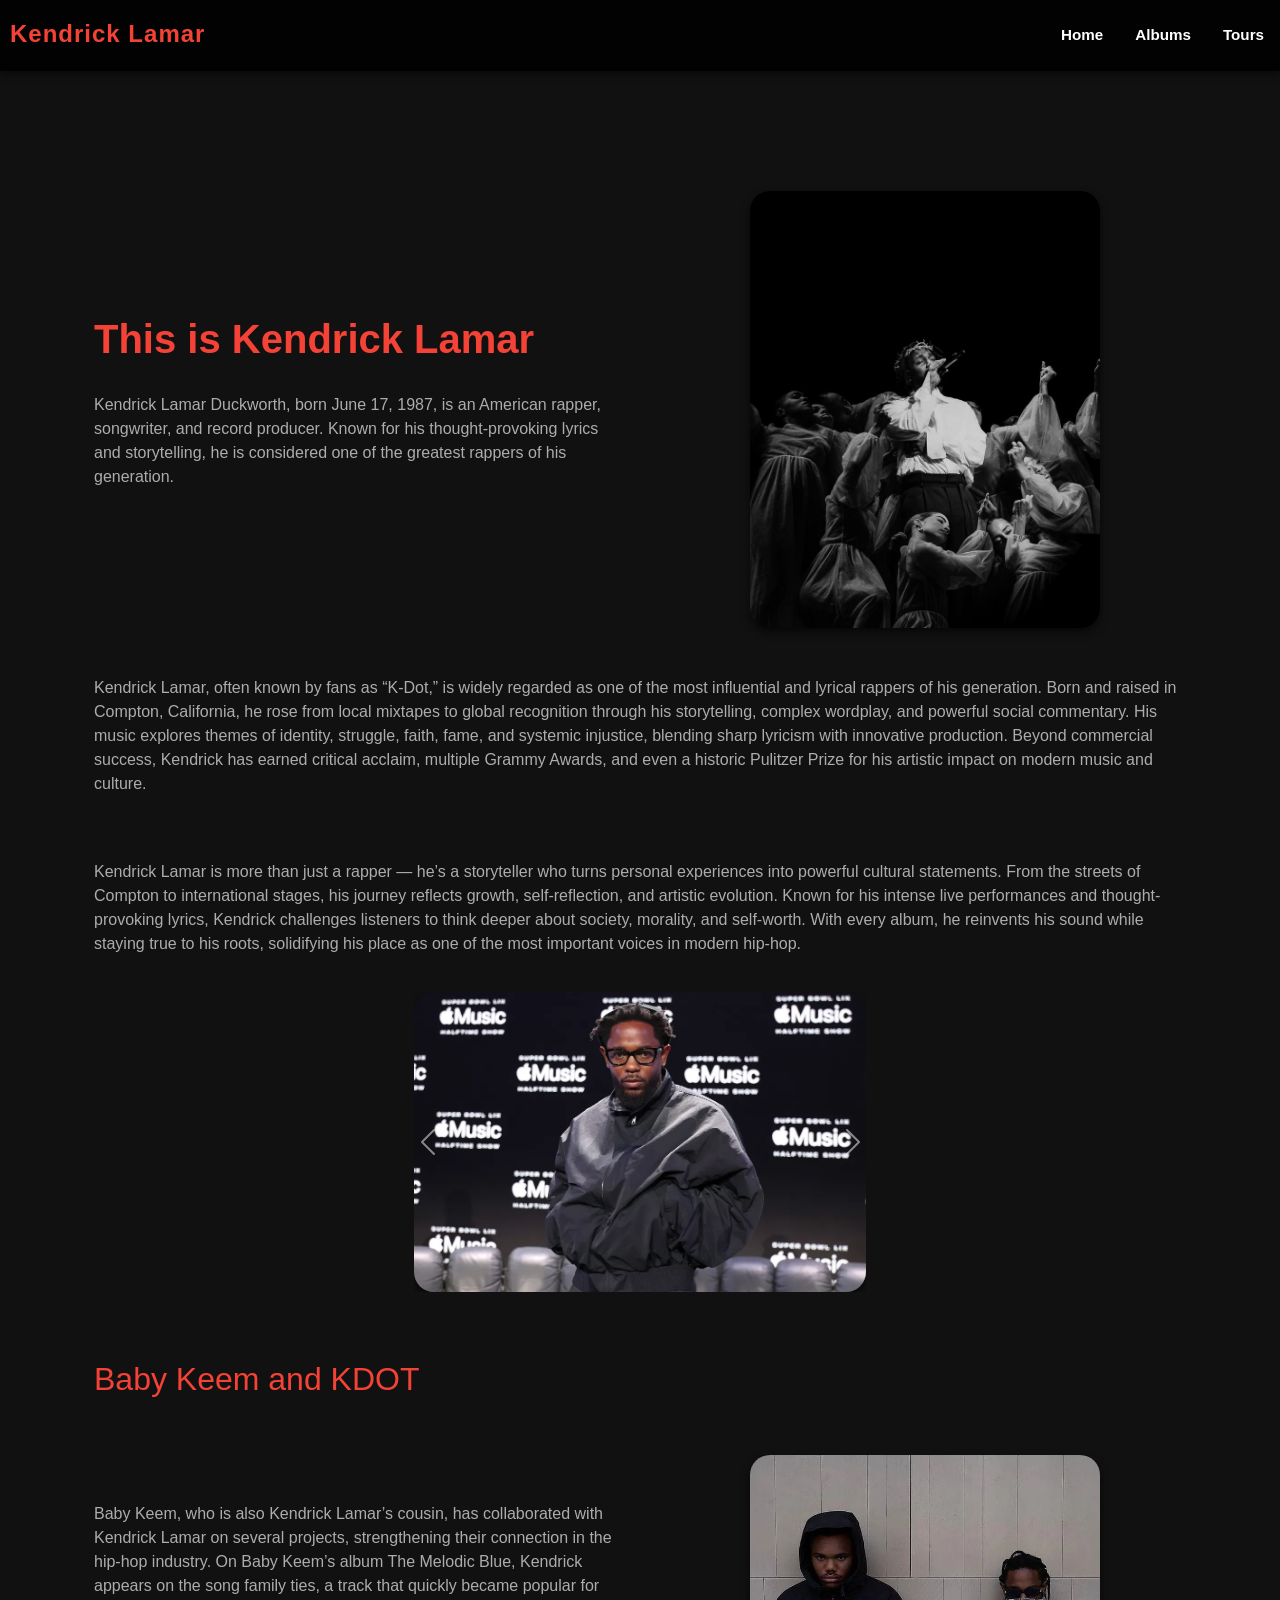
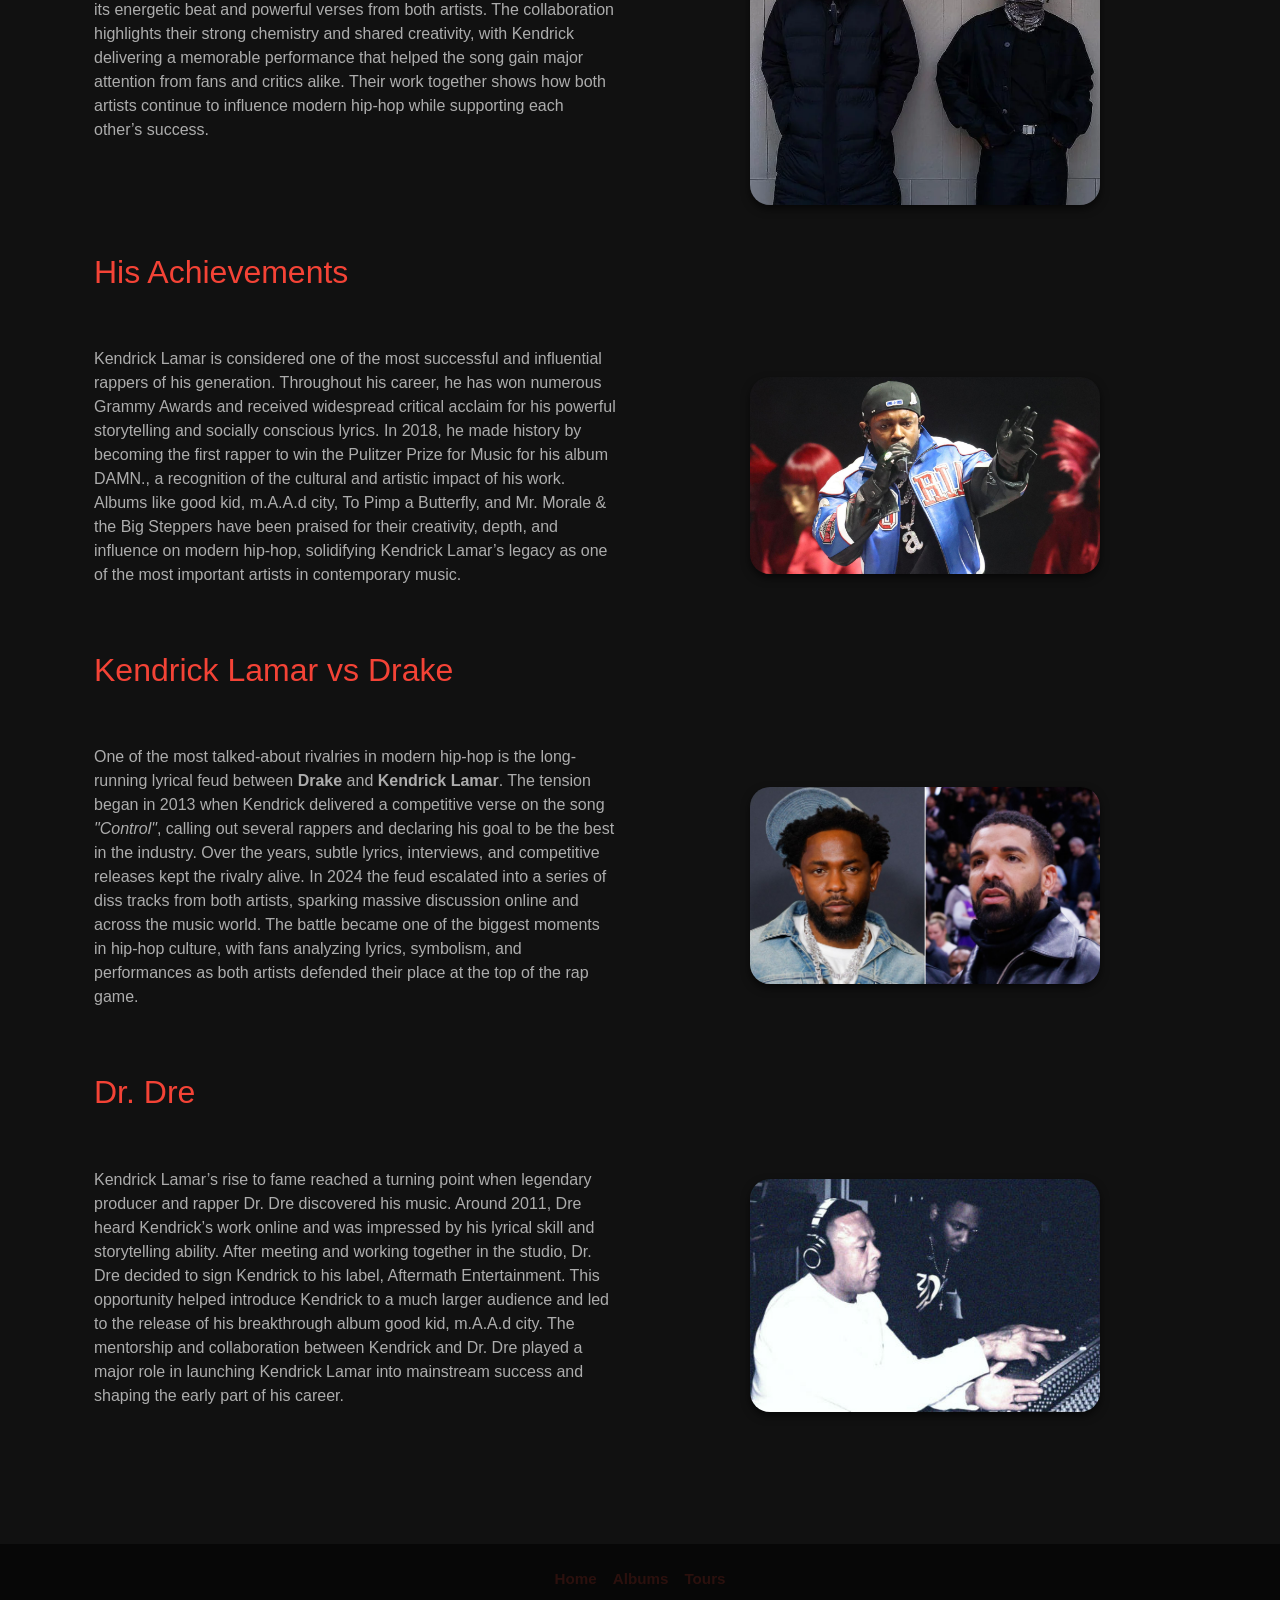
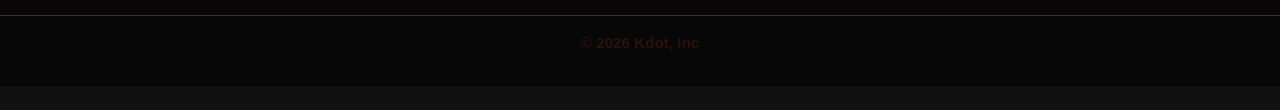
==== index.html @ c659d058 "Add files via upload" ====
<!DOCTYPE html>
<html lang="en">

<head>
    <meta charset="UTF-8">
    <meta name="viewport" content="width=device-width, initial-scale=1.0">
    <link href="https://cdn.jsdelivr.net/npm/bootstrap@5.3.8/dist/css/bootstrap.min.css" rel="stylesheet"
        integrity="sha384-sRIl4kxILFvY47J16cr9ZwB07vP4J8+LH7qKQnuqkuIAvNWLzeN8tE5YBujZqJLB" crossorigin="anonymous">
    <link rel="stylesheet" href="style.css">
    <title>Home</title>
</head>

<body>
    <div class="nav-container">
        <header class="d-flex flex-wrap justify-content-center py-3 mb-4"> <a
                class="align-items-center mb-3 mb-md-0 me-md-auto link-body-emphasis text-decoration-none">
                <span class="logo">Kendrick Lamar</span> </a>
            <ul class="nav nav-pills">
                <li class="nav-item"><a href="index.html" class="nav-link">Home</a></li>
                <li class="nav-item"><a href="albums.html" class="nav-link">Albums</a></li>
                <li class="nav-item"><a href="tours.html" class="nav-link">Tours</a></li>
            </ul>
        </header>
    </div>

    <div class="container col-xxl-8 px-4 py-5">
        <div class="row flex-lg-row-reverse align-items-center g-5 py-5">
            <div class="col-100% col-sm-8 col-lg-6"> <img src="KDOT.png.jfif" class="d-block mx-lg-auto img-fluid"
                    alt="KDOT" width="700" height="500" loading="lazy"> </div>
            <div class="col-lg-6">
                <h1 class="fw-bold" style="text-align: start; margin-bottom: 30px;">This is Kendrick Lamar</h1>
                <p>Kendrick Lamar Duckworth, born June 17, 1987, is an American rapper, songwriter, and record producer.
                    Known
                    for his thought-provoking lyrics and storytelling, he is considered one of the greatest rappers of
                    his
                    generation.</p>
            </div>

            <p>Kendrick Lamar, often known by fans as “K-Dot,” is widely regarded as one of the most influential and
                lyrical
                rappers of his generation. Born and raised in Compton, California, he rose from local mixtapes to global
                recognition through his storytelling, complex wordplay, and powerful social commentary. His music
                explores
                themes of identity, struggle, faith, fame, and systemic injustice, blending sharp lyricism with
                innovative
                production. Beyond commercial success, Kendrick has earned critical acclaim, multiple Grammy Awards, and
                even
                a
                historic Pulitzer Prize for his artistic impact on modern music and culture.</p>
            <br><br>
            <p>Kendrick Lamar is more than just a rapper — he’s a storyteller who turns personal experiences into
                powerful
                cultural statements. From the streets of Compton to international stages, his journey reflects growth,
                self-reflection, and artistic evolution. Known for his intense live performances and thought-provoking
                lyrics,
                Kendrick challenges listeners to think deeper about society, morality, and self-worth. With every album,
                he
                reinvents his sound while staying true to his roots, solidifying his place as one of the most important
                voices
                in
                modern hip-hop.</p>

            <div id="carouselExampleAutoplaying" class="carousel slide" data-bs-ride="carousel">
                <div class="carousel-inner">
                    <div class="carousel-item active">
                        <img src="caro1.webp" class="d-block w-100" alt="Carousel Image 1">
                    </div>
                    <div class="carousel-item">
                        <img src="caro2.jpg" class="d-block w-100" alt="Carousel Image 2">
                    </div>
                    <div class="carousel-item">
                        <img src="caro3.jpg" class="d-block w-100" alt="Carousel Image 3">
                    </div>
                </div>
                <button class="carousel-control-prev" type="button" data-bs-target="#carouselExampleAutoplaying"
                    data-bs-slide="prev">
                    <span class="carousel-control-prev-icon" aria-hidden="true"></span>
                    <span class="visually-hidden">Previous</span>
                </button>
                <button class="carousel-control-next" type="button" data-bs-target="#carouselExampleAutoplaying"
                    data-bs-slide="next">
                    <span class="carousel-control-next-icon" aria-hidden="true"></span>
                    <span class="visually-hidden">Next</span>
                </button>
            </div>

            <h2>Baby Keem and KDOT</h2>

            <div class="col-100% col-sm-8 col-lg-6"> <img src="keem.webp" class="d-block mx-lg-auto img-fluid"
                    alt="KDOT and baby keem" width="700" height="500" loading="lazy"> </div>
            <div class="col-lg-6">
                <p>
                    Baby Keem, who is also Kendrick Lamar’s cousin, has collaborated with Kendrick Lamar on several
                    projects, strengthening their connection in the hip-hop industry. On Baby Keem’s album The Melodic
                    Blue, Kendrick appears on the song family ties, a track that quickly became popular for its
                    energetic beat and powerful verses from both artists. The collaboration highlights their strong
                    chemistry and shared creativity, with Kendrick delivering a memorable performance that helped the
                    song gain major attention from fans and critics alike. Their work together shows how both artists
                    continue to influence modern hip-hop while supporting each other’s success.
                </p>
            </div>

            <h2>His Achievements</h2>

            <div class="col-100% col-sm-8 col-lg-6"> <img src="achiv.jpg" class="d-block mx-lg-auto img-fluid"
                    alt="KDOT" width="700" height="500" loading="lazy"> </div>
            <div class="col-lg-6">
                <p>
                    Kendrick Lamar is considered one of the most successful and influential rappers of his generation.
                    Throughout his career, he has won numerous Grammy Awards and received widespread critical acclaim
                    for his powerful storytelling and socially conscious lyrics. In 2018, he made history by becoming
                    the first rapper to win the Pulitzer Prize for Music for his album DAMN., a recognition of the
                    cultural and artistic impact of his work. Albums like good kid, m.A.A.d city, To Pimp a Butterfly,
                    and Mr. Morale & the Big Steppers have been praised for their creativity, depth, and influence on
                    modern hip-hop, solidifying Kendrick Lamar’s legacy as one of the most important artists in
                    contemporary music.
                </p>
            </div>

            <h2>Kendrick Lamar vs Drake</h2>

            <div class="col-100% col-sm-8 col-lg-6"> <img src="thebeef.jpg" class="d-block mx-lg-auto img-fluid"
                    alt="KDOT and drake" width="700" height="500" loading="lazy"> </div>
            <div class="col-lg-6">
                <p>One of the most talked-about rivalries in modern hip-hop is the long-running
                    lyrical feud between <strong>Drake</strong>
                    and <strong>Kendrick Lamar</strong>. The tension began in
                    2013 when Kendrick delivered a competitive verse on the song
                    <em>"Control"</em>, calling out several rappers and declaring his goal to be
                    the best in the industry. Over the years, subtle lyrics, interviews, and
                    competitive releases kept the rivalry alive. In 2024 the feud escalated into
                    a series of diss tracks from both artists, sparking massive discussion
                    online and across the music world. The battle became one of the biggest
                    moments in hip-hop culture, with fans analyzing lyrics, symbolism, and
                    performances as both artists defended their place at the top of the rap
                    game.
                </p>
            </div>

            <h2>Dr. Dre</h2>

            <div class="col-100% col-sm-8 col-lg-6"> <img src="dre.jpg" class="d-block mx-lg-auto img-fluid"
                    alt="KDOT nd Dr. dre" width="700" height="500" loading="lazy"> </div>
            <div class="col-lg-6">
                <p>
                    Kendrick Lamar’s rise to fame reached a turning point when legendary producer and rapper Dr. Dre
                    discovered his music. Around 2011, Dre heard Kendrick’s work online and was impressed by his lyrical
                    skill and storytelling ability. After meeting and working together in the studio, Dr. Dre decided to
                    sign Kendrick to his label, Aftermath Entertainment. This opportunity helped introduce Kendrick to a
                    much larger audience and led to the release of his breakthrough album good kid, m.A.A.d city. The
                    mentorship and collaboration between Kendrick and Dr. Dre played a major role in launching Kendrick
                    Lamar into mainstream success and shaping the early part of his career.
                </p>
            </div>


        </div>
    </div>

    <footer class="py-3 my-4">
        <ul class="nav justify-content-center border-bottom pb-3 mb-3">
            <li class="nav-item"><a href="index.html" class="nav-link px-2 text-body-secondary">Home</a></li>
            <li class="nav-item"><a href="albums.html" class="nav-link px-2 text-body-secondary">Albums</a></li>
            <li class="nav-item"><a href="tours.html" class="nav-link px-2 text-body-secondary">Tours</a></li>
        </ul>
        <p class="text-center text-body-secondary">© 2026 Kdot, Inc</p>
    </footer>


    <script src="https://cdn.jsdelivr.net/npm/bootstrap@5.3.8/dist/js/bootstrap.bundle.min.js"
        integrity="sha384-FKyoEForCGlyvwx9Hj09JcYn3nv7wiPVlz7YYwJrWVcXK/BmnVDxM+D2scQbITxI"
        crossorigin="anonymous"></script>
</body>

</html>
---- style.css ----
body {
  font-family: "Poppins", Arial, sans-serif;
  background-color: #111;
  color: #fff;
}

footer {
  margin: 0;
  text-emphasis-color: #f44336;
  background-color: #00000096;
  padding-bottom: 20px;
}

footer .border-bottom {
  border-color: #f4433666 !important;
}

footer .text-body-secondary {
  color: #f4433628 !important;
  text-decoration: none;
  font-weight: 600;
  font-size: 0.95rem;
  transition: color 0.3s, transform 0.2s;
}

footer .text-body-secondary:hover {
  color: #f44336;
  transform: translateY(-2px);
}

.nav-container {
  margin: 0;
}

.nav-item a:hover {
  color: #f44336;
  transform: translateY(-2px);
}

header {
  background: rgba(0, 0, 0, 0.85);
  backdrop-filter: blur(6px);
  box-shadow: 0 2px 8px rgba(0, 0, 0, 0.6);
}

.logo {
  font-size: 1.5rem;
  font-weight: bold;
  color: #f44336;
  letter-spacing: 1px;
  padding-left: 10px;
}

.nav-links {
  display: flex;
  gap: 30px;
}

.nav-item a {
  color: white;
  text-decoration: none;
  font-weight: 600;
  font-size: 0.95rem;
  transition: color 0.3s, transform 0.2s;
}

.nav-links a:hover {
  color: #f44336;
  transform: translateY(-2px);
}

.text {
  max-width: 520px;
  color: #ffffffc0;
}

p {
  color: rgba(255, 255, 255, 0.653);
}

h1 {
  text-align: center;
  font-size: 2.5rem;
  color: #f44336;
  margin-bottom: 25px;
  font-weight: bold;
}

img {
  width: 350px;
  border-radius: 20px;
  box-shadow: 0 4px 8px rgba(0, 0, 0, 0.6);
}

main {
  margin: 30px;
}


.album-grid {
  display: grid;
  grid-template-columns: repeat(auto-fit, minmax(220px, 1fr));
  gap: 20px;
  margin: 20px;
}

.album {
  background: #1a1a1a;
  padding: 15px;
  border-radius: 12px;
  box-shadow: 0 3px 8px rgba(0, 0, 0, 0.5);
  text-align: center;
}

.album img {
  max-width: 90%;
  border-radius: 8px;
  margin-bottom: 10px;
}

.album h2 {
  margin: 8px 0;
  font-size: 1.2rem;
  color: #f44336;
}

.album p {
  font-size: 0.8rem;
  color: #ccc;
  margin-bottom: 10px;
}

iframe {
  border-radius: 10px;
  width: 100%;
  height: 60px;
}

section>div {
  background: #1a1a1a;
  padding: 2px;
  border-radius: 12px;
  border: 2px solid #f44336;
  box-shadow: 0 3px 8px rgba(0, 0, 0, 0.5);

}

.tour-list {
  display: grid;
  grid-template-columns: repeat(auto-fit, minmax(200px, 1fr));
  gap: 15px;
}

.tour {
  background: #1a1a1a;
  padding: 12px;
  border-radius: 10px;
  font-size: 0.85rem;
  box-shadow: 0 3px 6px rgba(0, 0, 0, 0.4);
}

.tour h3 {
  margin: 0 0 5px;
  font-size: 1rem;
  color: #f44336;
}

.info {
  background: #1a1a1a;
  padding: 15px;
  border-radius: 10px;
  margin-top: 15px;
  font-size: 0.9rem;
}

.forda-tours p {
  font-size: 0.9rem;
}

.forda-tours h2 {
  text-decoration: underline;
}

.forda-tours>h3,
h4,
h2 {
  color: #f44336;

}

.end {
  text-align: center;
  margin-top: 25px;
  font-size: 1rem;
  color: #f44336;

}

.tour-list .tour img {
  width: 100%;
  height: auto;
  margin-bottom: 10px;
  border-radius: 8px;
}

#carouselExampleAutoplaying {
  max-width: 500px;
  margin: 20px auto;
}

#carouselExampleAutoplaying img {
  max-height: 300px;
  object-fit: cover;
}
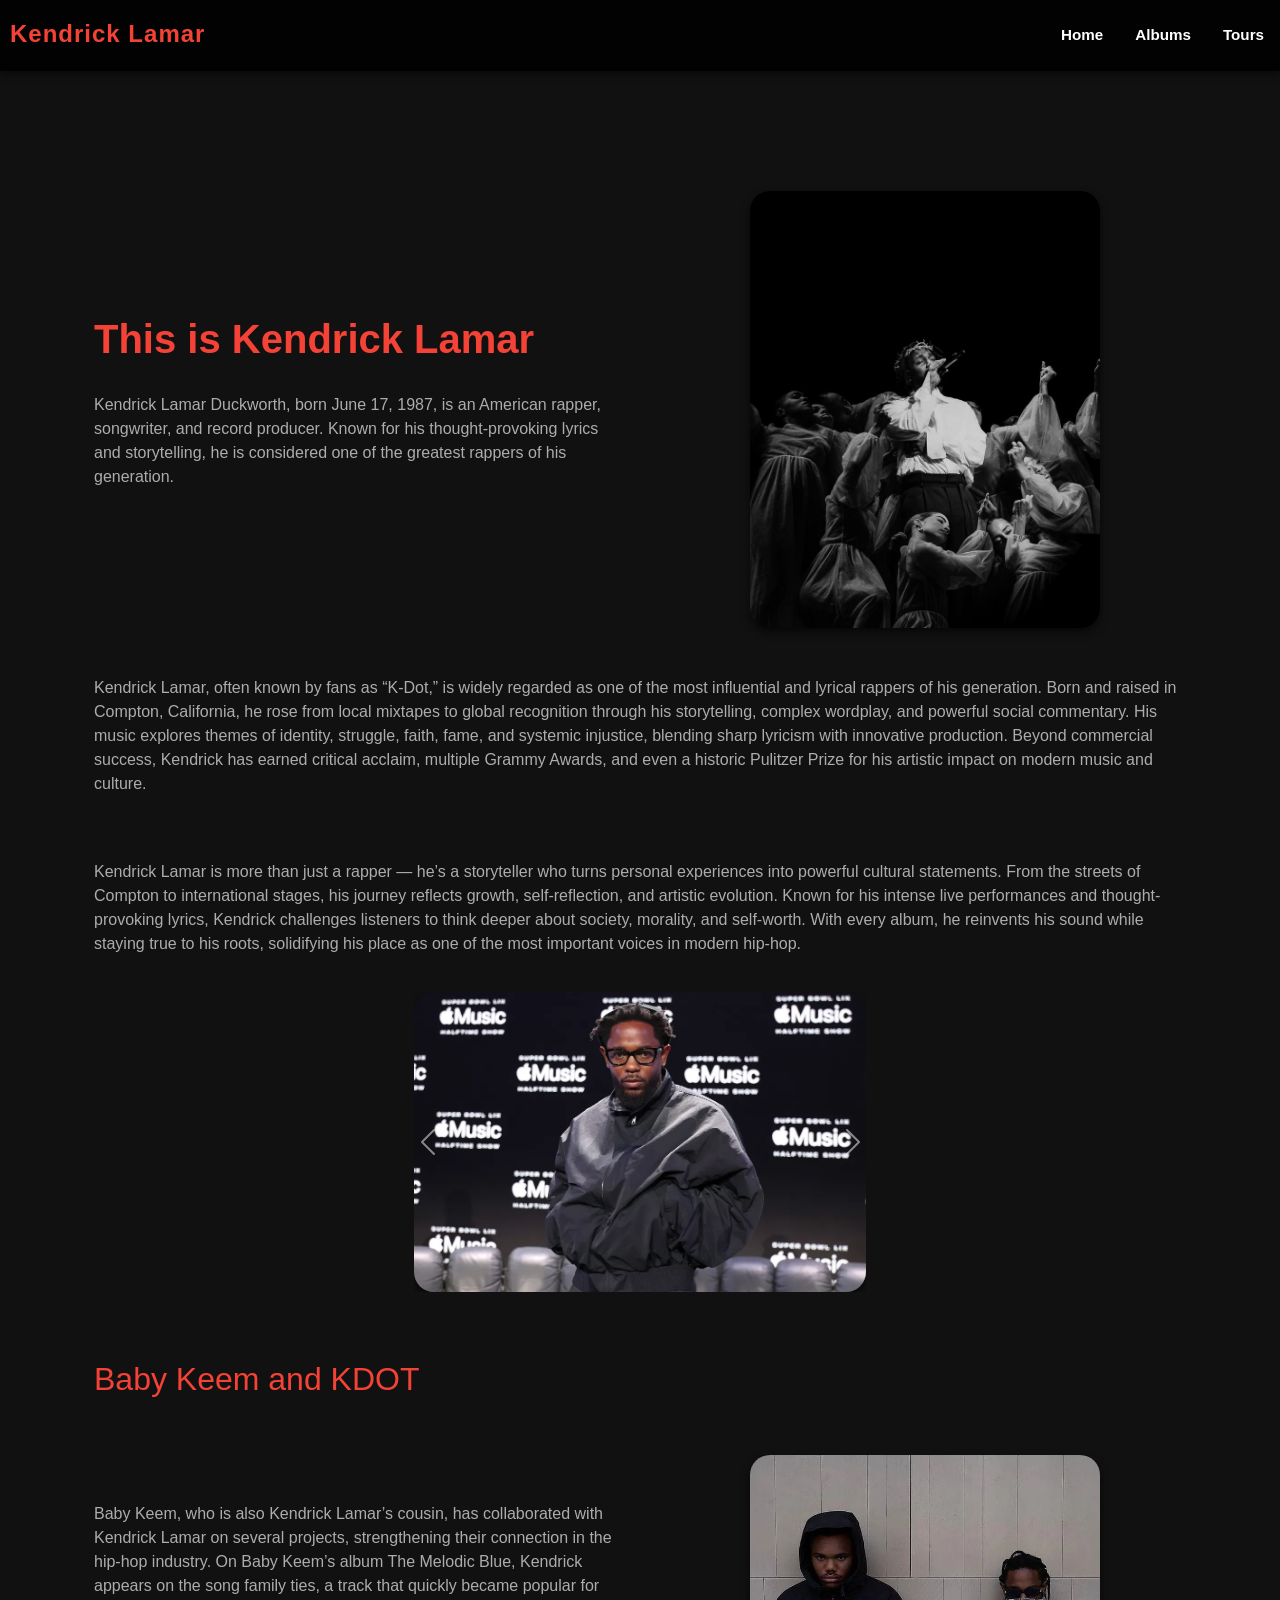
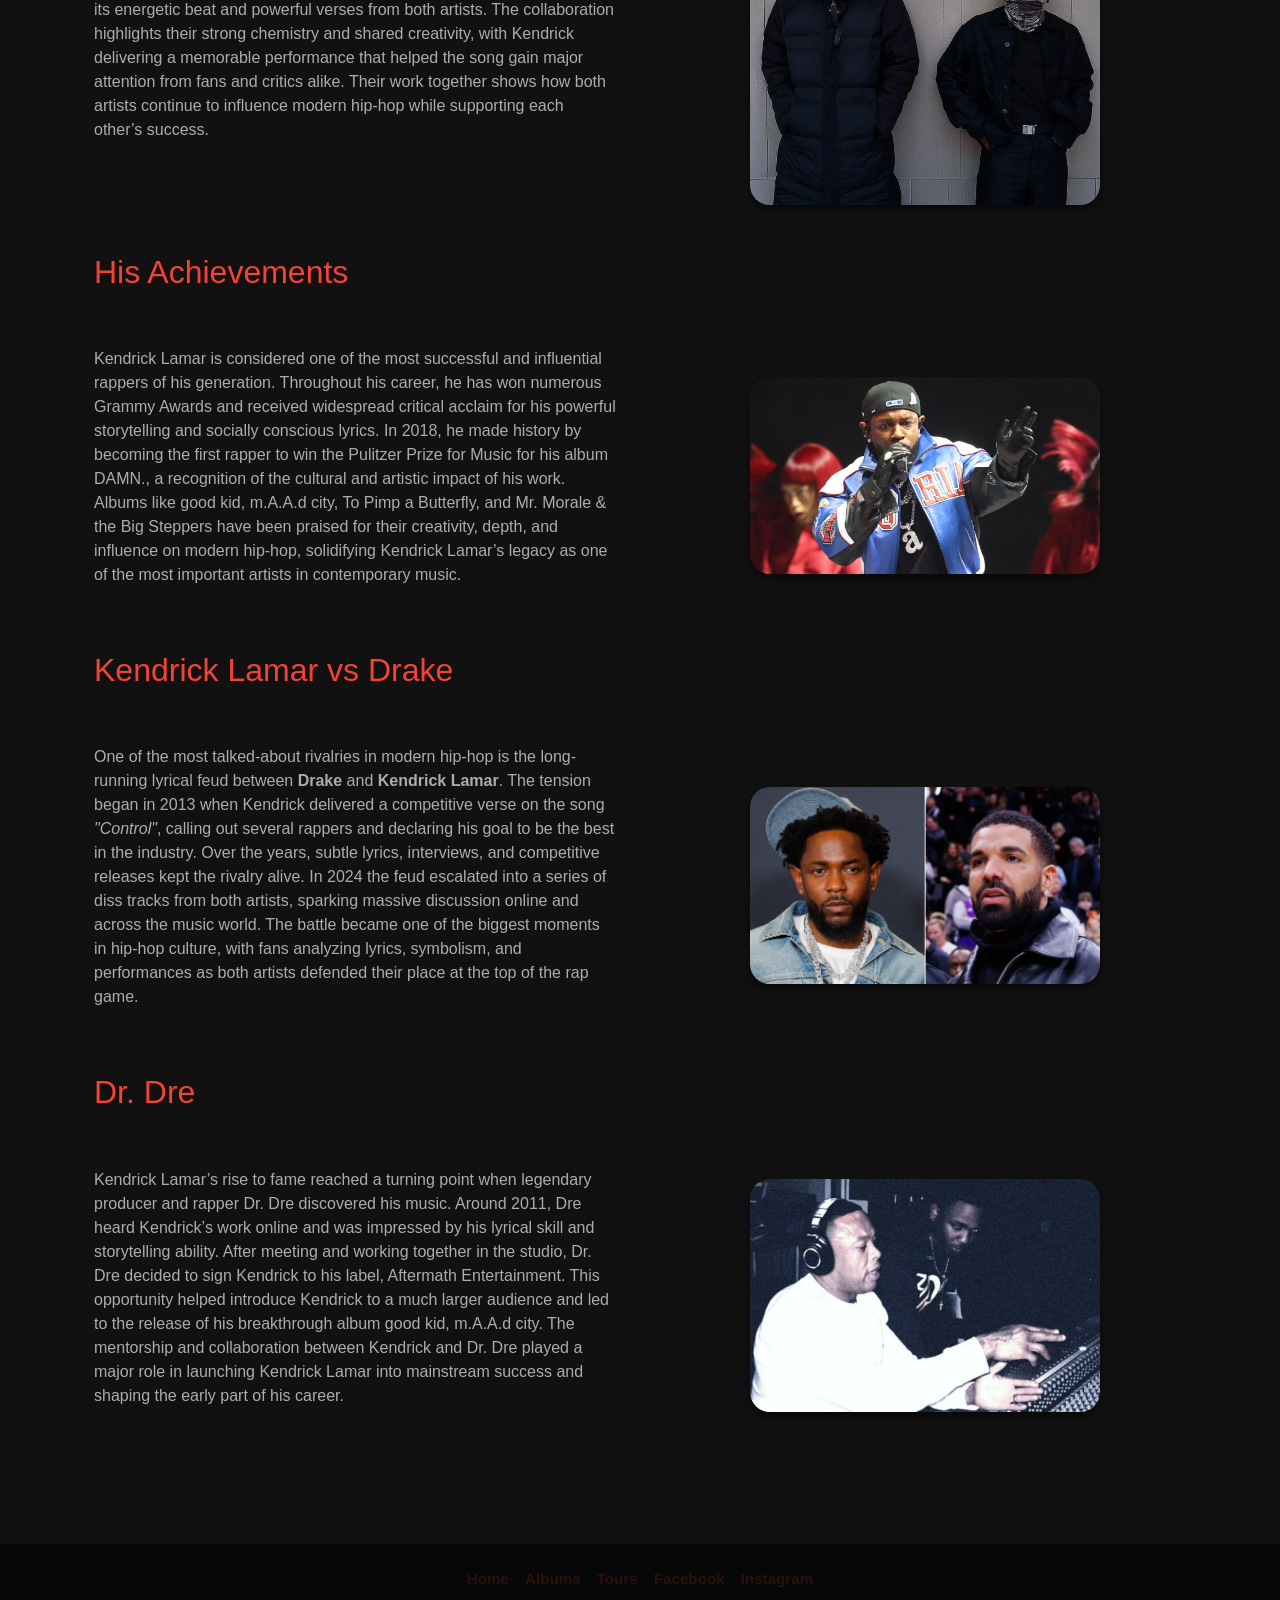
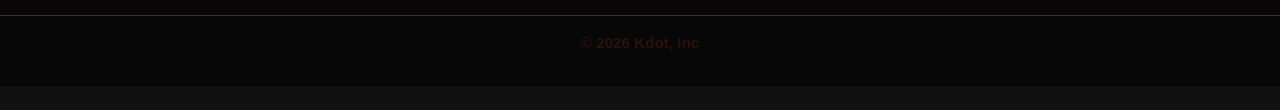
==== commit 5a9ae08f: "Restore index.html content Restored the original HTML content after accidental deletion." ====
--- a/index.html
+++ b/index.html
@@ -162,6 +162,8 @@
             <li class="nav-item"><a href="index.html" class="nav-link px-2 text-body-secondary">Home</a></li>
             <li class="nav-item"><a href="albums.html" class="nav-link px-2 text-body-secondary">Albums</a></li>
             <li class="nav-item"><a href="tours.html" class="nav-link px-2 text-body-secondary">Tours</a></li>
+            <li class="nav-item"><a href="https://www.facebook.com/hottestman.alive46" class="nav-link px-2 text-body-secondary">Facebook</a></li>
+            <li class="nav-item"><a href="https://www.instagram.com/_crzy.mf47/" class="nav-link px-2 text-body-secondary">Instagram</a></li>
         </ul>
         <p class="text-center text-body-secondary">© 2026 Kdot, Inc</p>
     </footer>
@@ -172,4 +174,5 @@
         crossorigin="anonymous"></script>
 </body>
 
-</html>+
+</html>
